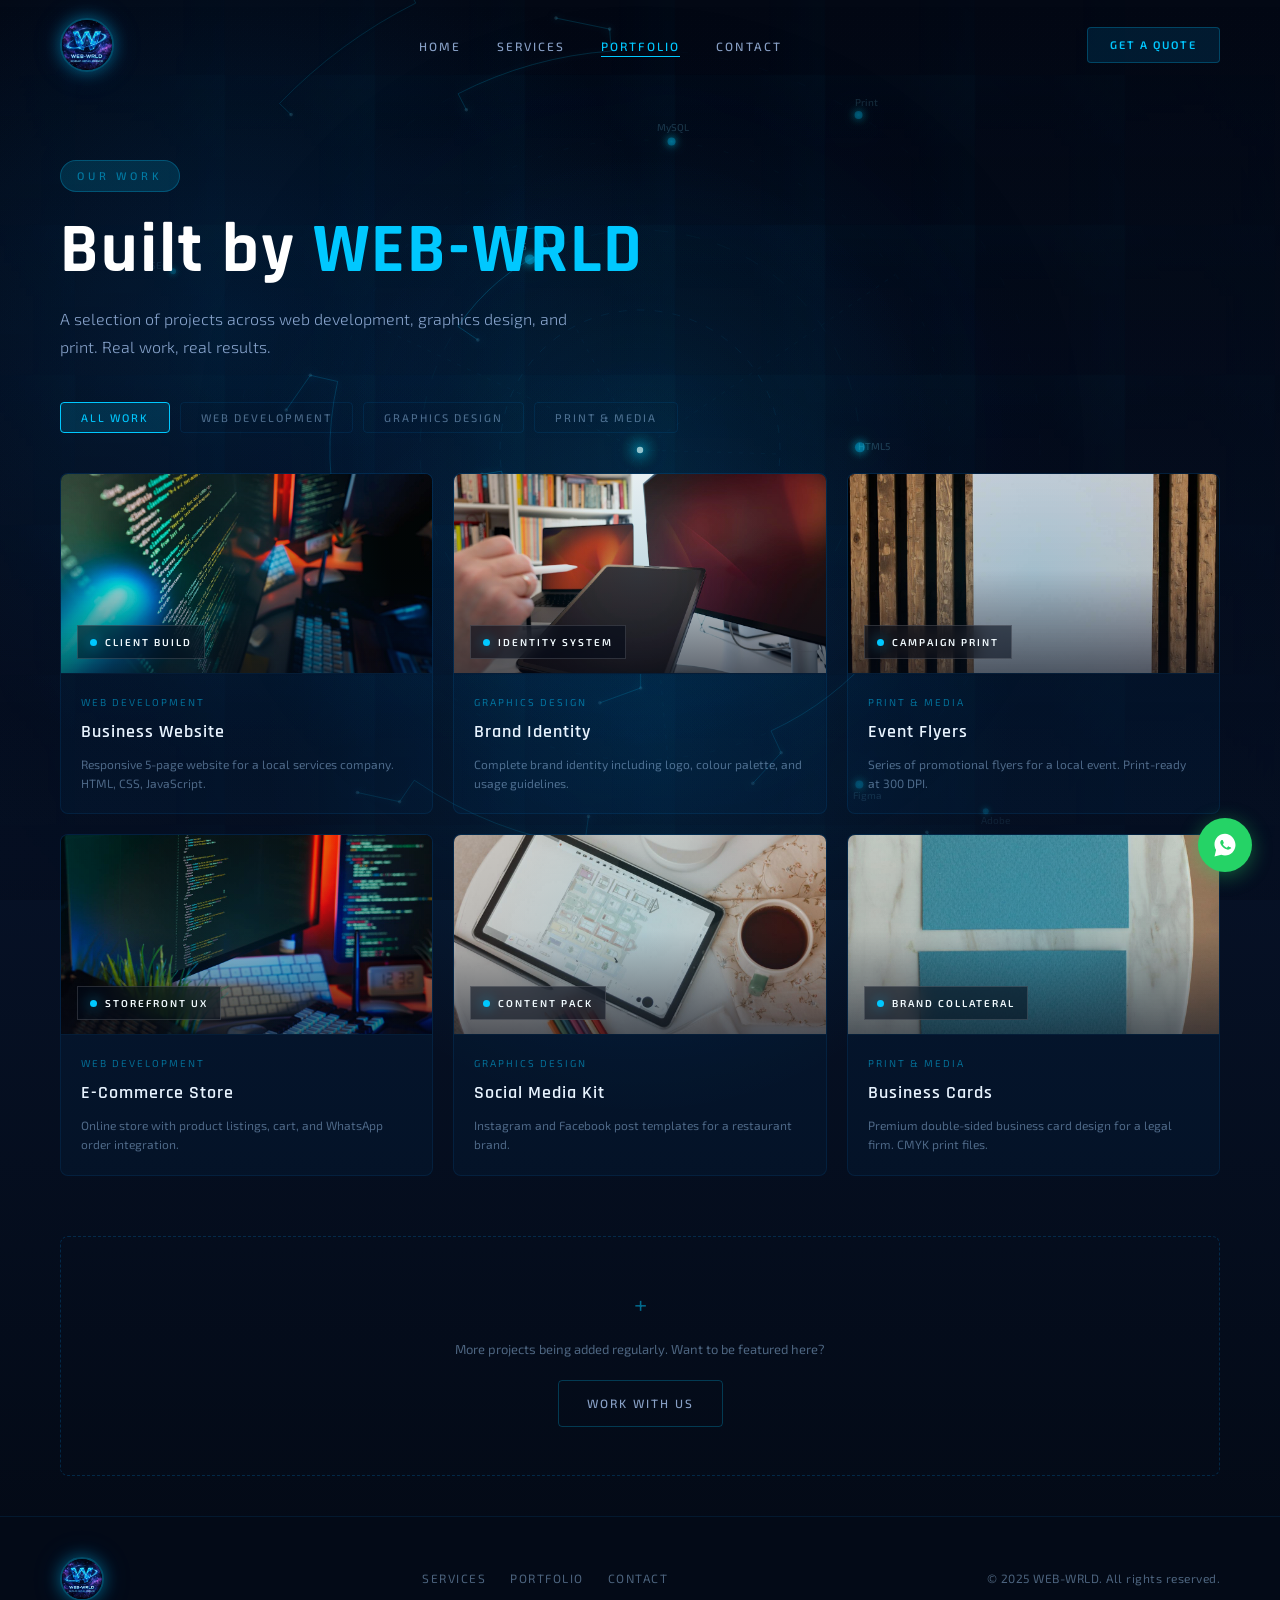
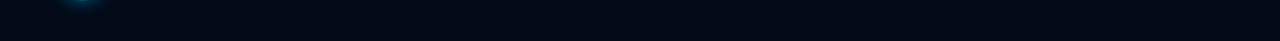
==== portfolio.html @ 7e6d8635 "feat: add founder hero section with projects and contact" ====
<!DOCTYPE html>
<html lang="en">
<head>
  <meta charset="UTF-8" />
  <meta name="viewport" content="width=device-width, initial-scale=1.0" />
  <meta name="description" content="WEB-WRLD Portfolio — Our web development, graphics design, and print work." />
  <title>Portfolio | WEB-WRLD</title>

  <link rel="stylesheet" href="css/style.css" />
  <link rel="stylesheet" href="css/nav.css" />
  <link rel="stylesheet" href="css/animations.css" />

  <style>
    .filter-bar {
      display: flex;
      gap: 10px;
      flex-wrap: wrap;
      margin-bottom: 40px;
    }
    .filter-btn {
      background: transparent;
      border: 1px solid var(--border-dim);
      color: var(--text-muted);
      padding: 8px 20px;
      border-radius: var(--radius-sm);
      font-size: 11px;
      font-weight: 500;
      letter-spacing: 2px;
      text-transform: uppercase;
      cursor: pointer;
      transition: all 0.2s;
    }
    .filter-btn:hover,
    .filter-btn.active {
      border-color: var(--accent);
      color: var(--accent);
      background: var(--accent-glow);
    }

    .portfolio-grid {
      display: grid;
      grid-template-columns: repeat(auto-fill, minmax(300px, 1fr));
      gap: 20px;
    }

    .portfolio-item {
      background: var(--bg-card);
      border: 1px solid var(--border-dim);
      border-radius: var(--radius-md);
      overflow: hidden;
      transition: all 0.3s ease;
      cursor: pointer;
    }
    .portfolio-item:hover {
      border-color: var(--accent-border);
      transform: translateY(-4px);
      box-shadow: 0 12px 40px rgba(0, 150, 220, 0.15);
    }

    .portfolio-thumb {
      width: 100%;
      height: 200px;
      background: var(--bg-secondary);
      border-bottom: 1px solid var(--border-dim);
      position: relative;
      overflow: hidden;
    }
    .portfolio-thumb::before {
      content: '';
      position: absolute;
      inset: 0;
      background:
        linear-gradient(180deg, rgba(3, 10, 24, 0.06) 0%, rgba(3, 10, 24, 0.12) 48%, rgba(3, 10, 24, 0.62) 100%),
        radial-gradient(circle at 50% 50%, rgba(0,200,255,0.12) 0%, transparent 70%);
      z-index: 1;
    }
    .portfolio-thumb img {
      width: 100%;
      height: 100%;
      object-fit: cover;
      display: block;
      transform: scale(1.01);
      transition: transform 0.4s ease, filter 0.4s ease;
      filter: saturate(1.06) contrast(1.02);
    }
    .portfolio-item:hover .portfolio-thumb img {
      transform: scale(1.06);
      filter: saturate(1.12) contrast(1.05);
    }
    .portfolio-thumb-label {
      position: absolute;
      left: 16px;
      bottom: 14px;
      z-index: 2;
      display: inline-flex;
      align-items: center;
      gap: 8px;
      padding: 8px 12px;
      border: 1px solid rgba(255,255,255,0.14);
      background: rgba(3, 10, 24, 0.55);
      backdrop-filter: blur(10px);
      font-size: 10px;
      font-weight: 600;
      letter-spacing: 2px;
      text-transform: uppercase;
      color: #f2fbff;
    }
    .portfolio-thumb-label::before {
      content: '';
      width: 7px;
      height: 7px;
      border-radius: 50%;
      background: var(--accent);
      box-shadow: 0 0 14px rgba(0, 200, 255, 0.7);
    }

    .portfolio-info { padding: 20px; }
    .portfolio-tag {
      font-size: 10px;
      letter-spacing: 2px;
      text-transform: uppercase;
      color: var(--accent-dim);
      margin-bottom: 8px;
    }
    .portfolio-title {
      font-family: var(--font-display);
      font-size: 18px;
      font-weight: 600;
      letter-spacing: 1px;
      margin-bottom: 8px;
    }
    .portfolio-desc {
      font-size: 12px;
      color: var(--text-muted);
      line-height: 1.6;
    }

    .portfolio-item[data-hidden="true"] {
      display: none;
    }
  </style>
</head>
<body>

  <div id="scrollBar"></div>
  <canvas id="techCanvas"></canvas>

  <nav>
    <a href="index.html" class="logo-img"><img src="assets/logo.png" alt="WEB-WRLD" /></a>
    <ul class="nav-links">
      <li><a href="index.html">Home</a></li>
      <li><a href="services.html">Services</a></li>
      <li><a href="portfolio.html" class="active">Portfolio</a></li>
      <li><a href="contact.html">Contact</a></li>
    </ul>
    <a href="contact.html" class="nav-cta">Get a Quote</a>
    <button class="hamburger" aria-label="Menu"><span></span><span></span><span></span></button>
  </nav>
  <div class="mobile-menu">
    <a href="index.html">Home</a>
    <a href="services.html">Services</a>
    <a href="portfolio.html">Portfolio</a>
    <a href="contact.html">Contact / Get a Quote</a>
  </div>

  <div class="page-content">

    <section style="padding-top:160px; padding-bottom:40px; max-width:100%;">
      <div class="section-label">Our Work</div>
      <h1 class="section-title" style="font-size:clamp(40px,6vw,70px);">Built by <span>WEB-WRLD</span></h1>
      <p style="font-size:16px; color:var(--text-secondary); max-width:520px; font-weight:300; line-height:1.8; margin-bottom:40px;">
        A selection of projects across web development, graphics design, and print. Real work, real results.
      </p>

      <!-- Filter Buttons -->
      <div class="filter-bar">
        <button class="filter-btn active" data-filter="all">All Work</button>
        <button class="filter-btn" data-filter="web">Web Development</button>
        <button class="filter-btn" data-filter="graphics">Graphics Design</button>
        <button class="filter-btn" data-filter="print">Print &amp; Media</button>
      </div>

      <!-- Portfolio Grid -->
      <div class="portfolio-grid stagger-parent" id="portfolioGrid">

        <div class="portfolio-item reveal" data-category="web">
          <div class="portfolio-thumb">
            <img src="assets/portfolio-web-business-website.jpg" alt="Code on monitor during business website development" loading="lazy" />
            <div class="portfolio-thumb-label">Client Build</div>
          </div>
          <div class="portfolio-info">
            <div class="portfolio-tag">Web Development</div>
            <div class="portfolio-title">Business Website</div>
            <div class="portfolio-desc">Responsive 5-page website for a local services company. HTML, CSS, JavaScript.</div>
          </div>
        </div>

        <div class="portfolio-item reveal" data-category="graphics">
          <div class="portfolio-thumb">
            <img src="assets/portfolio-graphics-brand-identity.jpg" alt="Design workspace with tablet and mockup screens for brand identity work" loading="lazy" />
            <div class="portfolio-thumb-label">Identity System</div>
          </div>
          <div class="portfolio-info">
            <div class="portfolio-tag">Graphics Design</div>
            <div class="portfolio-title">Brand Identity</div>
            <div class="portfolio-desc">Complete brand identity including logo, colour palette, and usage guidelines.</div>
          </div>
        </div>

        <div class="portfolio-item reveal" data-category="print">
          <div class="portfolio-thumb">
            <img src="assets/portfolio-print-event-flyers.jpg" alt="Poster mockup styled for flyer and event print presentation" loading="lazy" />
            <div class="portfolio-thumb-label">Campaign Print</div>
          </div>
          <div class="portfolio-info">
            <div class="portfolio-tag">Print &amp; Media</div>
            <div class="portfolio-title">Event Flyers</div>
            <div class="portfolio-desc">Series of promotional flyers for a local event. Print-ready at 300 DPI.</div>
          </div>
        </div>

        <div class="portfolio-item reveal" data-category="web">
          <div class="portfolio-thumb">
            <img src="assets/portfolio-web-ecommerce-store.jpg" alt="Modern coding workspace for e-commerce web development" loading="lazy" />
            <div class="portfolio-thumb-label">Storefront UX</div>
          </div>
          <div class="portfolio-info">
            <div class="portfolio-tag">Web Development</div>
            <div class="portfolio-title">E-Commerce Store</div>
            <div class="portfolio-desc">Online store with product listings, cart, and WhatsApp order integration.</div>
          </div>
        </div>

        <div class="portfolio-item reveal" data-category="graphics">
          <div class="portfolio-thumb">
            <img src="assets/portfolio-graphics-social-media-kit.jpg" alt="Creative workspace with tablet and colored pencils for social media design" loading="lazy" />
            <div class="portfolio-thumb-label">Content Pack</div>
          </div>
          <div class="portfolio-info">
            <div class="portfolio-tag">Graphics Design</div>
            <div class="portfolio-title">Social Media Kit</div>
            <div class="portfolio-desc">Instagram and Facebook post templates for a restaurant brand.</div>
          </div>
        </div>

        <div class="portfolio-item reveal" data-category="print">
          <div class="portfolio-thumb">
            <img src="assets/portfolio-print-business-cards.jpg" alt="Business card mockup arranged on a studio desk" loading="lazy" />
            <div class="portfolio-thumb-label">Brand Collateral</div>
          </div>
          <div class="portfolio-info">
            <div class="portfolio-tag">Print &amp; Media</div>
            <div class="portfolio-title">Business Cards</div>
            <div class="portfolio-desc">Premium double-sided business card design for a legal firm. CMYK print files.</div>
          </div>
        </div>

      </div>

      <!-- Add More Work Placeholder -->
      <div style="text-align:center; margin-top:60px; padding:48px; border:1px dashed var(--border-mid); border-radius:var(--radius-md);">
        <div style="font-size:24px; color:var(--accent-dim); margin-bottom:16px;">+</div>
        <p style="font-size:13px; color:var(--text-muted); margin-bottom:20px;">More projects being added regularly. Want to be featured here?</p>
        <a href="contact.html" class="btn-secondary">Work With Us</a>
      </div>

    </section>

    <footer>
      <a href="index.html" class="logo-img"><img src="assets/logo.png" alt="WEB-WRLD" /></a>
      <div class="footer-links">
        <a href="services.html">Services</a>
        <a href="portfolio.html">Portfolio</a>
        <a href="contact.html">Contact</a>
      </div>
      <div class="footer-copy">© 2025 WEB-WRLD. All rights reserved.</div>
    </footer>

  </div>

  <a href="https://wa.me/263787524998" target="_blank" class="whatsapp-float" aria-label="Chat on WhatsApp">
    <svg viewBox="0 0 32 32" xmlns="http://www.w3.org/2000/svg">
      <path d="M16 3C9.373 3 4 8.373 4 15c0 2.385.668 4.61 1.82 6.514L4 29l7.697-1.798A12.94 12.94 0 0 0 16 28c6.627 0 12-5.373 12-12S22.627 3 16 3zm6.355 16.81c-.264.742-1.543 1.418-2.108 1.467-.535.046-1.037.238-3.497-.73-2.945-1.156-4.826-4.148-4.972-4.341-.146-.193-1.19-1.583-1.19-3.022s.752-2.145 1.019-2.437c.267-.292.583-.365.777-.365l.554.011c.178.007.418-.068.654.498.264.62.893 2.173.97 2.332.077.159.128.345.026.558-.103.212-.154.344-.304.529-.15.184-.315.41-.45.55-.15.154-.305.32-.13.627.174.308.774 1.278 1.663 2.072 1.14 1.016 2.103 1.33 2.412 1.479.308.148.487.124.666-.074.179-.198.766-.893 1.015-1.2.213-.265.427-.22.72-.132.292.088 1.853.874 2.17 1.033.318.159.529.238.607.372.079.133.079.771-.185 1.513z"/>
    </svg>
  </a>

  <script src="js/techcircle.js"></script>
  <script src="js/main.js"></script>
  <script>
    /* Portfolio Filter */
    document.querySelectorAll('.filter-btn').forEach(btn => {
      btn.addEventListener('click', () => {
        document.querySelectorAll('.filter-btn').forEach(b => b.classList.remove('active'));
        btn.classList.add('active');
        const filter = btn.dataset.filter;
        document.querySelectorAll('.portfolio-item').forEach(item => {
          const show = filter === 'all' || item.dataset.category === filter;
          item.dataset.hidden = !show;
          item.style.display = show ? '' : 'none';
        });
      });
    });
  </script>
</body>
</html>
---- css/style.css ----
@import url('https://fonts.googleapis.com/css2?family=Rajdhani:wght@400;500;600;700&family=Exo+2:wght@300;400;500;600&display=swap');

/* ─── CSS Variables ─────────────────────────────────────────── */
:root {
  --bg-primary:    #040b18;
  --bg-secondary:  #060e20;
  --bg-card:       rgba(0, 100, 180, 0.06);
  --bg-card-hover: rgba(0, 150, 220, 0.12);

  --accent:        #00c8ff;
  --accent-dim:    rgba(0, 200, 255, 0.5);
  --accent-glow:   rgba(0, 200, 255, 0.15);
  --accent-border: rgba(0, 200, 255, 0.25);

  --text-primary:   #e8f4ff;
  --text-secondary: rgba(180, 210, 255, 0.75);
  --text-muted:     rgba(150, 190, 230, 0.5);

  --border-dim:  rgba(0, 160, 255, 0.1);
  --border-mid:  rgba(0, 160, 255, 0.2);

  --font-display: 'Rajdhani', sans-serif;
  --font-body:    'Exo 2', sans-serif;

  --radius-sm: 4px;
  --radius-md: 8px;
  --radius-lg: 16px;

  --transition: 0.25s ease;
}

/* ─── Reset ─────────────────────────────────────────────────── */
*, *::before, *::after { margin: 0; padding: 0; box-sizing: border-box; }
html { scroll-behavior: smooth; }

body {
  background:
    radial-gradient(circle at 50% 45%, rgba(0, 170, 255, 0.14), transparent 34%),
    radial-gradient(circle at 18% 20%, rgba(0, 120, 210, 0.16), transparent 26%),
    linear-gradient(180deg, #030814 0%, #061126 52%, #030914 100%);
  color: var(--text-primary);
  font-family: var(--font-body);
  font-weight: 400;
  line-height: 1.6;
  overflow-x: hidden;
  min-height: 100vh;
  position: relative;
}

body::before,
body::after {
  content: '';
  position: fixed;
  inset: 0;
  pointer-events: none;
}

body::before {
  z-index: 0;
  opacity: 0.65;
  background:
    linear-gradient(90deg, transparent 0, rgba(0, 200, 255, 0.04) 49.5%, transparent 50.5%),
    linear-gradient(0deg, transparent 0, rgba(0, 200, 255, 0.035) 49.5%, transparent 50.5%);
  background-size: 150px 150px;
  -webkit-mask-image: radial-gradient(circle at center, black 16%, rgba(0, 0, 0, 0.7) 58%, transparent 100%);
  mask-image: radial-gradient(circle at center, black 16%, rgba(0, 0, 0, 0.7) 58%, transparent 100%);
}

body::after {
  z-index: 1;
  background:
    radial-gradient(circle at 50% 50%, rgba(0, 200, 255, 0.06), transparent 38%),
    linear-gradient(180deg, rgba(3, 8, 20, 0) 0%, rgba(3, 8, 20, 0.26) 100%);
}

a { text-decoration: none; color: inherit; }
ul { list-style: none; }
img { display: block; max-width: 100%; }
button { cursor: pointer; font-family: var(--font-body); border: none; outline: none; }

/* ─── Tech Circle Canvas ─────────────────────────────────────── */
#techCanvas {
  position: fixed;
  top: 0; left: 0;
  width: 100%; height: 100%;
  z-index: 0;
  pointer-events: none;
  opacity: 0.92;
  filter: saturate(1.15) drop-shadow(0 0 18px rgba(0, 200, 255, 0.08));
}

/* ─── Page Wrapper ───────────────────────────────────────────── */
.page-content {
  position: relative;
  z-index: 2;
}

/* ─── Section Base ───────────────────────────────────────────── */
section {
  padding: 90px 60px;
  max-width: 1200px;
  margin: 0 auto;
}

.section-label {
  display: inline-block;
  font-size: 11px;
  font-weight: 500;
  letter-spacing: 4px;
  text-transform: uppercase;
  color: var(--accent-dim);
  border: 1px solid var(--accent-border);
  background: var(--accent-glow);
  padding: 6px 16px;
  border-radius: 20px;
  margin-bottom: 20px;
}

.section-title {
  font-family: var(--font-display);
  font-size: clamp(32px, 5vw, 52px);
  font-weight: 700;
  letter-spacing: 2px;
  color: #fff;
  line-height: 1.1;
  margin-bottom: 16px;
}

.section-title span { color: var(--accent); }

.section-desc {
  font-size: 16px;
  font-weight: 300;
  color: var(--text-secondary);
  max-width: 520px;
  line-height: 1.75;
  margin-bottom: 48px;
}

/* ─── Buttons ────────────────────────────────────────────────── */
.btn-primary {
  display: inline-flex;
  align-items: center;
  gap: 8px;
  background: linear-gradient(135deg, #0080cc, #00c8ff);
  color: #fff;
  padding: 13px 30px;
  border-radius: var(--radius-sm);
  font-size: 12px;
  font-weight: 600;
  letter-spacing: 2px;
  text-transform: uppercase;
  transition: var(--transition);
  box-shadow: 0 4px 24px rgba(0, 150, 220, 0.35);
}
.btn-primary:hover {
  transform: translateY(-2px);
  box-shadow: 0 8px 32px rgba(0, 200, 255, 0.5);
}

.btn-secondary {
  display: inline-flex;
  align-items: center;
  gap: 8px;
  background: transparent;
  border: 1px solid var(--accent-border);
  color: var(--text-secondary);
  padding: 13px 28px;
  border-radius: var(--radius-sm);
  font-size: 12px;
  font-weight: 500;
  letter-spacing: 2px;
  text-transform: uppercase;
  transition: var(--transition);
}
.btn-secondary:hover {
  border-color: var(--accent);
  color: var(--accent);
  background: var(--accent-glow);
}

/* ─── Cards ──────────────────────────────────────────────────── */
.card {
  background: var(--bg-card);
  border: 1px solid var(--border-dim);
  border-radius: var(--radius-md);
  padding: 28px;
  transition: var(--transition);
  position: relative;
  overflow: hidden;
}
.card::before {
  content: '';
  position: absolute;
  top: 0; left: 0;
  width: 100%; height: 2px;
  background: linear-gradient(90deg, transparent, var(--accent), transparent);
  opacity: 0;
  transition: var(--transition);
}
.card:hover { background: var(--bg-card-hover); border-color: var(--accent-border); }
.card:hover::before { opacity: 1; }

.service-visual-grid {
  flex: 1;
  min-width: 260px;
  display: grid;
  grid-template-columns: repeat(2, minmax(0, 1fr));
  gap: 16px;
  align-self: stretch;
}

.service-visual-stack {
  flex: 1;
  min-width: 260px;
  display: flex;
  flex-direction: column;
  gap: 16px;
  align-self: stretch;
}

.service-photo-card {
  padding: 0;
  min-height: 260px;
  background: rgba(2, 12, 24, 0.92);
}

.service-photo-card.service-photo-tall {
  min-height: 360px;
}

.service-visual-grid .service-photo-card {
  grid-column: 1 / -1;
}

.service-photo-card img {
  width: 100%;
  height: 100%;
  min-height: 260px;
  object-fit: cover;
  display: block;
  opacity: 0.9;
  filter: saturate(1.05) contrast(1.02);
  transition: transform 0.45s ease, filter 0.45s ease, opacity 0.45s ease;
}

.service-photo-card:hover img {
  transform: scale(1.04);
  opacity: 1;
  filter: saturate(1.12) contrast(1.05);
}

.service-photo-overlay {
  position: absolute;
  inset: auto 0 0 0;
  padding: 22px 20px 20px;
  background: linear-gradient(180deg, rgba(2, 10, 22, 0) 0%, rgba(2, 10, 22, 0.72) 34%, rgba(2, 10, 22, 0.94) 100%);
}

.service-photo-kicker {
  font-size: 11px;
  letter-spacing: 2px;
  text-transform: uppercase;
  color: var(--accent-dim);
  margin-bottom: 8px;
}

.service-photo-title {
  font-family: var(--font-display);
  font-size: clamp(20px, 2.3vw, 28px);
  line-height: 1.15;
  color: #f4fbff;
  max-width: 16ch;
}

/* ─── Divider ────────────────────────────────────────────────── */
.divider {
  border: none;
  border-top: 1px solid var(--border-dim);
  margin: 0;
}

/* ─── Full-width strip ───────────────────────────────────────── */
.full-strip {
  width: 100%;
  border-top: 1px solid var(--border-dim);
  border-bottom: 1px solid var(--border-dim);
}

/* ─── Footer ─────────────────────────────────────────────────── */
footer {
  position: relative;
  z-index: 2;
  border-top: 1px solid var(--border-dim);
  padding: 40px 60px;
  display: flex;
  align-items: center;
  justify-content: space-between;
  flex-wrap: wrap;
  gap: 16px;
  background: rgba(4, 11, 24, 0.85);
}

footer .logo-text {
  font-family: var(--font-display);
  font-size: 20px;
  font-weight: 700;
  color: var(--accent);
  letter-spacing: 3px;
  text-shadow: 0 0 16px rgba(0, 200, 255, 0.5);
}

footer .footer-links {
  display: flex;
  gap: 24px;
}
footer .footer-links a {
  font-size: 12px;
  letter-spacing: 1.5px;
  text-transform: uppercase;
  color: var(--text-muted);
  transition: color var(--transition);
}
footer .footer-links a:hover { color: var(--accent); }

footer .footer-copy {
  font-size: 12px;
  color: var(--text-muted);
  letter-spacing: 0.5px;
}

/* ─── WhatsApp Float ─────────────────────────────────────────── */
.whatsapp-float {
  position: fixed;
  bottom: 28px; right: 28px;
  z-index: 999;
  width: 54px; height: 54px;
  background: #25d366;
  border-radius: 50%;
  display: flex;
  align-items: center;
  justify-content: center;
  box-shadow: 0 4px 20px rgba(37, 211, 102, 0.4);
  transition: var(--transition);
}
.whatsapp-float:hover {
  transform: translateY(-3px) scale(1.08);
  box-shadow: 0 8px 28px rgba(37, 211, 102, 0.55);
}
.whatsapp-float svg { width: 28px; height: 28px; fill: #fff; }

/* ─── Scroll Reveal ──────────────────────────────────────────── */
.reveal {
  opacity: 0;
  transform: translateY(30px);
  transition: opacity 0.6s ease, transform 0.6s ease;
}
.reveal.visible {
  opacity: 1;
  transform: translateY(0);
}

/* ─── Responsive ─────────────────────────────────────────────── */
@media (max-width: 768px) {
  section { padding: 60px 24px; }
  footer { padding: 32px 24px; flex-direction: column; text-align: center; }
  footer .footer-links { justify-content: center; }
  .service-visual-grid { grid-template-columns: 1fr; }
  .service-photo-card,
  .service-photo-card img,
  .service-photo-card.service-photo-tall { min-height: 240px; }
}

/* ─── Logo Image (handled in nav.css) ───────────────────────── */
---- css/nav.css ----
/* ─── Navbar ──────────────────────────────────────────────────── */
nav {
  position: fixed;
  top: 0; left: 0;
  width: 100%;
  z-index: 100;
  display: flex;
  align-items: center;
  justify-content: space-between;
  padding: 18px 60px;
  transition: background 0.3s ease, padding 0.3s ease, box-shadow 0.3s ease;
}

nav.scrolled {
  background: rgba(4, 11, 24, 0.92);
  backdrop-filter: blur(12px);
  -webkit-backdrop-filter: blur(12px);
  padding: 12px 60px;
  box-shadow: 0 1px 0 rgba(0, 160, 255, 0.12);
}

/* Logo — circular nav version */
.logo-img {
  display: flex;
  align-items: center;
  flex-shrink: 0;
  text-decoration: none;
}
.logo-img img {
  height: 54px;
  width: 54px;
  object-fit: cover;
  border-radius: 50%;
  border: 2px solid rgba(0, 200, 255, 0.35);
  box-shadow: 0 0 16px rgba(0, 200, 255, 0.4), 0 0 32px rgba(0, 150, 255, 0.15);
  transition: box-shadow 0.25s ease, border-color 0.25s ease;
}
.logo-img:hover img {
  border-color: rgba(0, 200, 255, 0.8);
  box-shadow: 0 0 24px rgba(0, 200, 255, 0.7), 0 0 48px rgba(0, 150, 255, 0.3);
}

/* Footer logo — slightly smaller circle */
footer .logo-img img {
  height: 44px;
  width: 44px;
}

/* Desktop nav links */
.nav-links {
  display: flex;
  align-items: center;
  gap: 36px;
}

.nav-links a {
  color: var(--text-secondary);
  font-size: 12px;
  font-weight: 500;
  letter-spacing: 2px;
  text-transform: uppercase;
  transition: color 0.25s ease;
}
.nav-links a:hover,
.nav-links a.active { color: var(--accent); }

/* CTA button */
.nav-cta {
  background: rgba(0, 160, 255, 0.12);
  border: 1px solid var(--accent-border);
  color: var(--accent);
  padding: 8px 22px;
  border-radius: var(--radius-sm);
  font-size: 11px;
  font-weight: 600;
  letter-spacing: 2px;
  text-transform: uppercase;
  transition: all 0.25s ease;
}
.nav-cta:hover {
  background: rgba(0, 200, 255, 0.2);
  box-shadow: 0 0 20px rgba(0, 200, 255, 0.25);
}

/* Hamburger (mobile) */
.hamburger {
  display: none;
  flex-direction: column;
  gap: 5px;
  background: none;
  border: none;
  cursor: pointer;
  padding: 4px;
}
.hamburger span {
  display: block;
  width: 24px;
  height: 1.5px;
  background: var(--text-secondary);
  transition: all 0.25s ease;
  border-radius: 2px;
}
.hamburger.open span:nth-child(1) { transform: translateY(6.5px) rotate(45deg); }
.hamburger.open span:nth-child(2) { opacity: 0; }
.hamburger.open span:nth-child(3) { transform: translateY(-6.5px) rotate(-45deg); }

/* Mobile menu */
.mobile-menu {
  display: none;
  position: fixed;
  top: 60px; left: 0;
  width: 100%;
  background: rgba(4, 11, 24, 0.97);
  backdrop-filter: blur(16px);
  border-bottom: 1px solid var(--border-dim);
  padding: 24px 24px 32px;
  z-index: 99;
  transform: translateY(-10px);
  opacity: 0;
  transition: transform 0.3s ease, opacity 0.3s ease;
}
.mobile-menu.open {
  display: block;
  transform: translateY(0);
  opacity: 1;
}
.mobile-menu a {
  display: block;
  color: var(--text-secondary);
  font-size: 14px;
  font-weight: 500;
  letter-spacing: 2px;
  text-transform: uppercase;
  padding: 14px 0;
  border-bottom: 1px solid var(--border-dim);
  transition: color 0.2s;
}
.mobile-menu a:last-child { border-bottom: none; }
.mobile-menu a:hover { color: var(--accent); }

/* Responsive */
@media (max-width: 900px) {
  nav { padding: 16px 24px; }
  nav.scrolled { padding: 12px 24px; }
  .nav-links, .nav-cta { display: none; }
  .hamburger { display: flex; }
}
---- css/animations.css ----
/* ─── Hero Text ───────────────────────────────────────────────── */
@keyframes fadeInUp {
  from { opacity: 0; transform: translateY(40px); }
  to   { opacity: 1; transform: translateY(0); }
}

@keyframes fadeIn {
  from { opacity: 0; }
  to   { opacity: 1; }
}

@keyframes glowPulse {
  0%, 100% { text-shadow: 0 0 40px rgba(0, 200, 255, 0.4); }
  50%       { text-shadow: 0 0 80px rgba(0, 200, 255, 0.8), 0 0 120px rgba(0, 150, 255, 0.3); }
}

@keyframes borderPulse {
  0%, 100% { box-shadow: 0 0 0 0 rgba(0, 200, 255, 0); }
  50%       { box-shadow: 0 0 0 6px rgba(0, 200, 255, 0.08); }
}

@keyframes scanLine {
  0%   { top: -2px; }
  100% { top: 100%; }
}

/* ─── Floating dot ────────────────────────────────────────────── */
@keyframes floatDot {
  0%, 100% { transform: translateY(0px); }
  50%       { transform: translateY(-8px); }
}

/* ─── Stat counter fade ───────────────────────────────────────── */
@keyframes countUp {
  from { opacity: 0; transform: scale(0.8); }
  to   { opacity: 1; transform: scale(1); }
}

/* ─── Hero elements staggered ─────────────────────────────────── */
.hero-eyebrow  { animation: fadeInUp 0.7s ease 0.1s both; }
.hero-title    { animation: fadeInUp 0.7s ease 0.25s both; }
.hero-tagline  { animation: fadeInUp 0.7s ease 0.4s both; }
.hero-desc     { animation: fadeInUp 0.7s ease 0.55s both; }
.hero-ctas     { animation: fadeInUp 0.7s ease 0.7s both; }
.hero-stats    { animation: fadeIn 0.8s ease 1s both; }

/* ─── Logo glow loop ──────────────────────────────────────────── */
.logo-img img {
  animation: logoGlow 4s ease-in-out infinite;
}

@keyframes logoGlow {
  0%, 100% {
    box-shadow: 0 0 16px rgba(0, 200, 255, 0.4), 0 0 32px rgba(0, 150, 255, 0.15);
  }
  50% {
    box-shadow: 0 0 28px rgba(0, 220, 255, 0.7), 0 0 56px rgba(0, 180, 255, 0.3);
  }
}

/* ─── Nav link underline ──────────────────────────────────────── */
.nav-links a {
  position: relative;
}
.nav-links a::after {
  content: '';
  position: absolute;
  bottom: -4px; left: 0;
  width: 0; height: 1px;
  background: var(--accent);
  transition: width 0.25s ease;
}
.nav-links a:hover::after,
.nav-links a.active::after { width: 100%; }

/* ─── Card lift ───────────────────────────────────────────────── */
.card { transition: transform 0.25s ease, background 0.25s ease, border-color 0.25s ease; }
.card:hover { transform: translateY(-4px); }

/* ─── Service icon spin on hover ─────────────────────────────── */
@keyframes spinOnce {
  from { transform: rotate(0deg); }
  to   { transform: rotate(360deg); }
}
.service-icon:hover { animation: spinOnce 0.6s ease; }

/* ─── Scroll progress bar ─────────────────────────────────────── */
#scrollBar {
  position: fixed;
  top: 0; left: 0;
  height: 2px;
  background: linear-gradient(90deg, #0080cc, #00c8ff);
  z-index: 9999;
  width: 0%;
  transition: width 0.1s linear;
  box-shadow: 0 0 8px rgba(0, 200, 255, 0.6);
}

/* ─── Hero Logo Pulse ─────────────────────────────────────────── */
@keyframes herologoPulse {
  0%, 100% {
    filter: drop-shadow(0 0 40px rgba(0,200,255,0.55)) drop-shadow(0 0 80px rgba(0,150,255,0.25));
  }
  50% {
    filter: drop-shadow(0 0 70px rgba(0,220,255,0.85)) drop-shadow(0 0 120px rgba(0,180,255,0.4));
  }
}
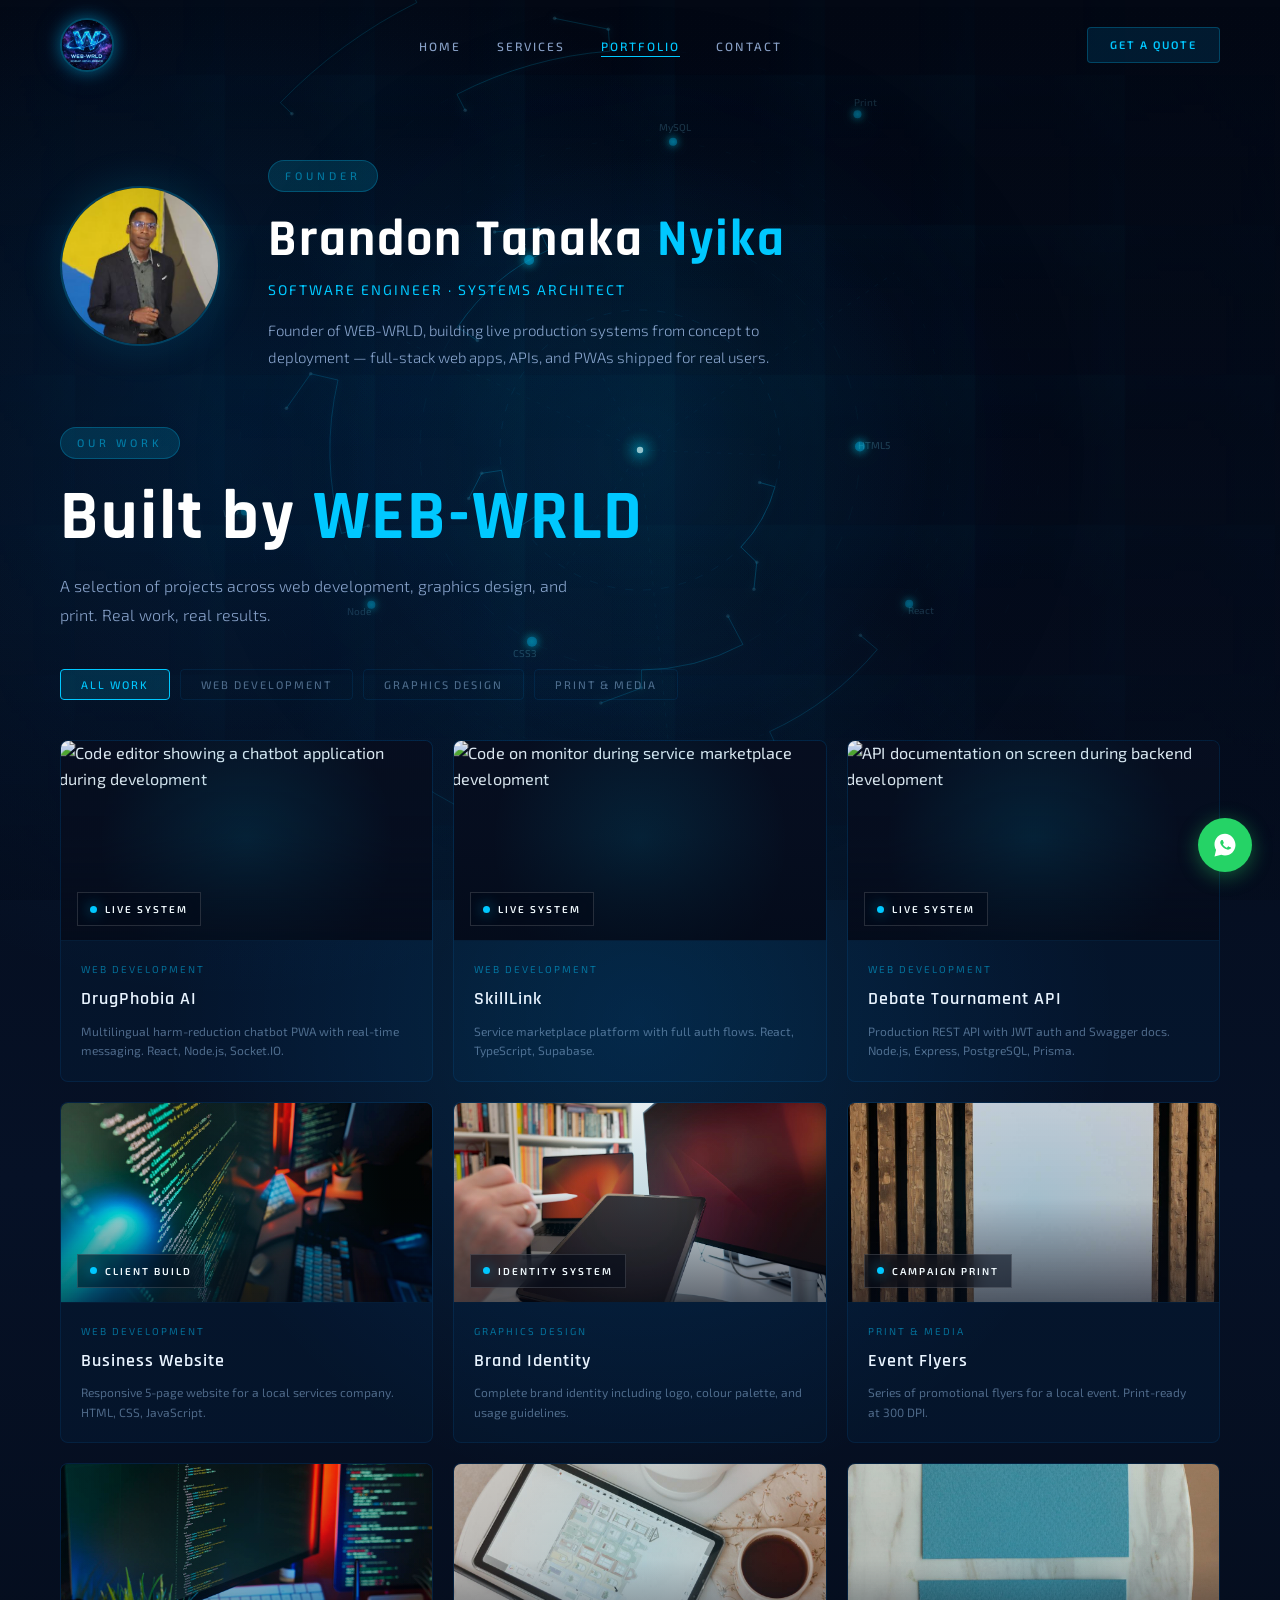
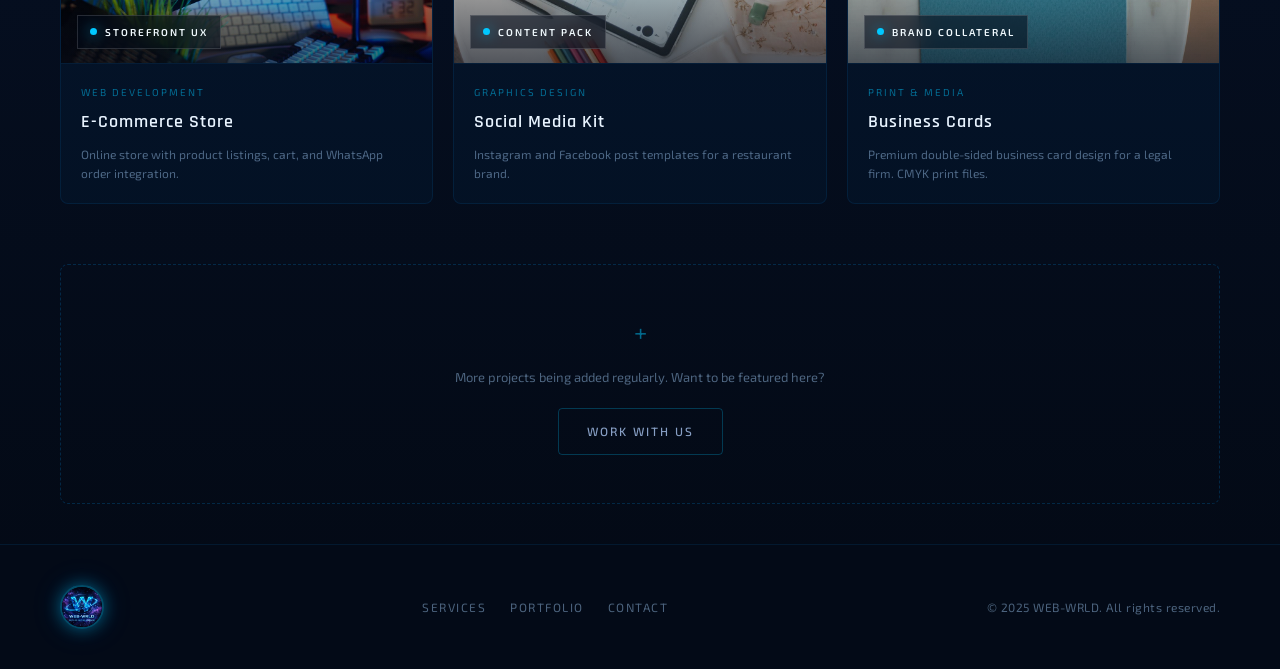
==== commit 181999a8: "UPDATED PORTFOLIO" ====
--- a/portfolio.html
+++ b/portfolio.html
@@ -165,7 +165,29 @@
 
   <div class="page-content">
 
-    <section style="padding-top:160px; padding-bottom:40px; max-width:100%;">
+    <!-- HERO -->
+    <section class="reveal" style="
+      padding-top:160px; padding-bottom:56px; max-width:100%;
+      display:flex; align-items:center; gap:48px; flex-wrap:wrap;
+    ">
+      <div style="
+        flex:0 0 160px; width:160px; height:160px; border-radius:50%;
+        overflow:hidden; border:2px solid var(--accent-border);
+        box-shadow:0 0 40px var(--accent-glow);
+      ">
+        <img src="assets/brandon.png" alt="Brandon Tanaka Nyika, founder of WEB-WRLD" style="width:100%; height:100%; object-fit:cover;" />
+      </div>
+      <div style="flex:1; min-width:280px;">
+        <div class="section-label">Founder</div>
+        <h1 class="section-title" style="font-size:clamp(32px,5vw,52px); margin-bottom:10px;">Brandon Tanaka <span>Nyika</span></h1>
+        <p style="font-size:14px; letter-spacing:2px; text-transform:uppercase; color:var(--accent); margin-bottom:16px;">Software Engineer · Systems Architect</p>
+        <p style="font-size:15px; color:var(--text-secondary); max-width:560px; font-weight:300; line-height:1.8;">
+          Founder of WEB-WRLD, building live production systems from concept to deployment — full-stack web apps, APIs, and PWAs shipped for real users.
+        </p>
+      </div>
+    </section>
+
+    <section style="padding-top:0; padding-bottom:40px; max-width:100%;">
       <div class="section-label">Our Work</div>
       <h1 class="section-title" style="font-size:clamp(40px,6vw,70px);">Built by <span>WEB-WRLD</span></h1>
       <p style="font-size:16px; color:var(--text-secondary); max-width:520px; font-weight:300; line-height:1.8; margin-bottom:40px;">
@@ -183,6 +205,52 @@
       <!-- Portfolio Grid -->
       <div class="portfolio-grid stagger-parent" id="portfolioGrid">
 
+        <!-- Item 1: DrugPhobia AI -->
+        <div class="portfolio-item reveal" data-category="web">
+          <a href="https://drug-phobia-ai.netlify.app/" target="_blank" rel="noopener" style="display:block; color:inherit; text-decoration:none;">
+            <div class="portfolio-thumb">
+              <img src="https://picsum.photos/seed/drugphobiaai/800/600" alt="Code editor showing a chatbot application during development" loading="lazy" />
+              <div class="portfolio-thumb-label">Live System</div>
+            </div>
+            <div class="portfolio-info">
+              <div class="portfolio-tag">Web Development</div>
+              <div class="portfolio-title">DrugPhobia AI</div>
+              <div class="portfolio-desc">Multilingual harm-reduction chatbot PWA with real-time messaging. React, Node.js, Socket.IO.</div>
+            </div>
+          </a>
+        </div>
+
+        <!-- Item 2: SkillLink -->
+        <div class="portfolio-item reveal" data-category="web">
+          <a href="https://skill-link2026.netlify.app/" target="_blank" rel="noopener" style="display:block; color:inherit; text-decoration:none;">
+            <div class="portfolio-thumb">
+              <img src="https://images.unsplash.com/photo-1667372393086-9d4001d51cf1?auto=format&fit=crop&w=800&q=80" alt="Code on monitor during service marketplace development" loading="lazy" />
+              <div class="portfolio-thumb-label">Live System</div>
+            </div>
+            <div class="portfolio-info">
+              <div class="portfolio-tag">Web Development</div>
+              <div class="portfolio-title">SkillLink</div>
+              <div class="portfolio-desc">Service marketplace platform with full auth flows. React, TypeScript, Supabase.</div>
+            </div>
+          </a>
+        </div>
+
+        <!-- Item 3: Debate Tournament API -->
+        <div class="portfolio-item reveal" data-category="web">
+          <a href="https://debate-tournament-api-560s.onrender.com" target="_blank" rel="noopener" style="display:block; color:inherit; text-decoration:none;">
+            <div class="portfolio-thumb">
+              <img src="https://images.unsplash.com/photo-1508317469940-e3de49ba902e?auto=format&fit=crop&w=800&q=80" alt="API documentation on screen during backend development" loading="lazy" />
+              <div class="portfolio-thumb-label">Live System</div>
+            </div>
+            <div class="portfolio-info">
+              <div class="portfolio-tag">Web Development</div>
+              <div class="portfolio-title">Debate Tournament API</div>
+              <div class="portfolio-desc">Production REST API with JWT auth and Swagger docs. Node.js, Express, PostgreSQL, Prisma.</div>
+            </div>
+          </a>
+        </div>
+
+        <!-- Item 4: Business Website -->
         <div class="portfolio-item reveal" data-category="web">
           <div class="portfolio-thumb">
             <img src="assets/portfolio-web-business-website.jpg" alt="Code on monitor during business website development" loading="lazy" />
@@ -195,6 +263,7 @@
           </div>
         </div>
 
+        <!-- Item 5: Brand Identity -->
         <div class="portfolio-item reveal" data-category="graphics">
           <div class="portfolio-thumb">
             <img src="assets/portfolio-graphics-brand-identity.jpg" alt="Design workspace with tablet and mockup screens for brand identity work" loading="lazy" />
@@ -207,6 +276,7 @@
           </div>
         </div>
 
+        <!-- Item 6: Event Flyers -->
         <div class="portfolio-item reveal" data-category="print">
           <div class="portfolio-thumb">
             <img src="assets/portfolio-print-event-flyers.jpg" alt="Poster mockup styled for flyer and event print presentation" loading="lazy" />
@@ -219,6 +289,7 @@
           </div>
         </div>
 
+        <!-- Item 7: E-Commerce Store -->
         <div class="portfolio-item reveal" data-category="web">
           <div class="portfolio-thumb">
             <img src="assets/portfolio-web-ecommerce-store.jpg" alt="Modern coding workspace for e-commerce web development" loading="lazy" />
@@ -231,6 +302,7 @@
           </div>
         </div>
 
+        <!-- Item 8: Social Media Kit -->
         <div class="portfolio-item reveal" data-category="graphics">
           <div class="portfolio-thumb">
             <img src="assets/portfolio-graphics-social-media-kit.jpg" alt="Creative workspace with tablet and colored pencils for social media design" loading="lazy" />
@@ -243,6 +315,7 @@
           </div>
         </div>
 
+        <!-- Item 9: Business Cards -->
         <div class="portfolio-item reveal" data-category="print">
           <div class="portfolio-thumb">
             <img src="assets/portfolio-print-business-cards.jpg" alt="Business card mockup arranged on a studio desk" loading="lazy" />
@@ -255,7 +328,7 @@
           </div>
         </div>
 
-      </div>
+      </div><!-- End portfolio-grid -->
 
       <!-- Add More Work Placeholder -->
       <div style="text-align:center; margin-top:60px; padding:48px; border:1px dashed var(--border-mid); border-radius:var(--radius-md);">
@@ -302,4 +375,4 @@
     });
   </script>
 </body>
-</html>
+</html>
